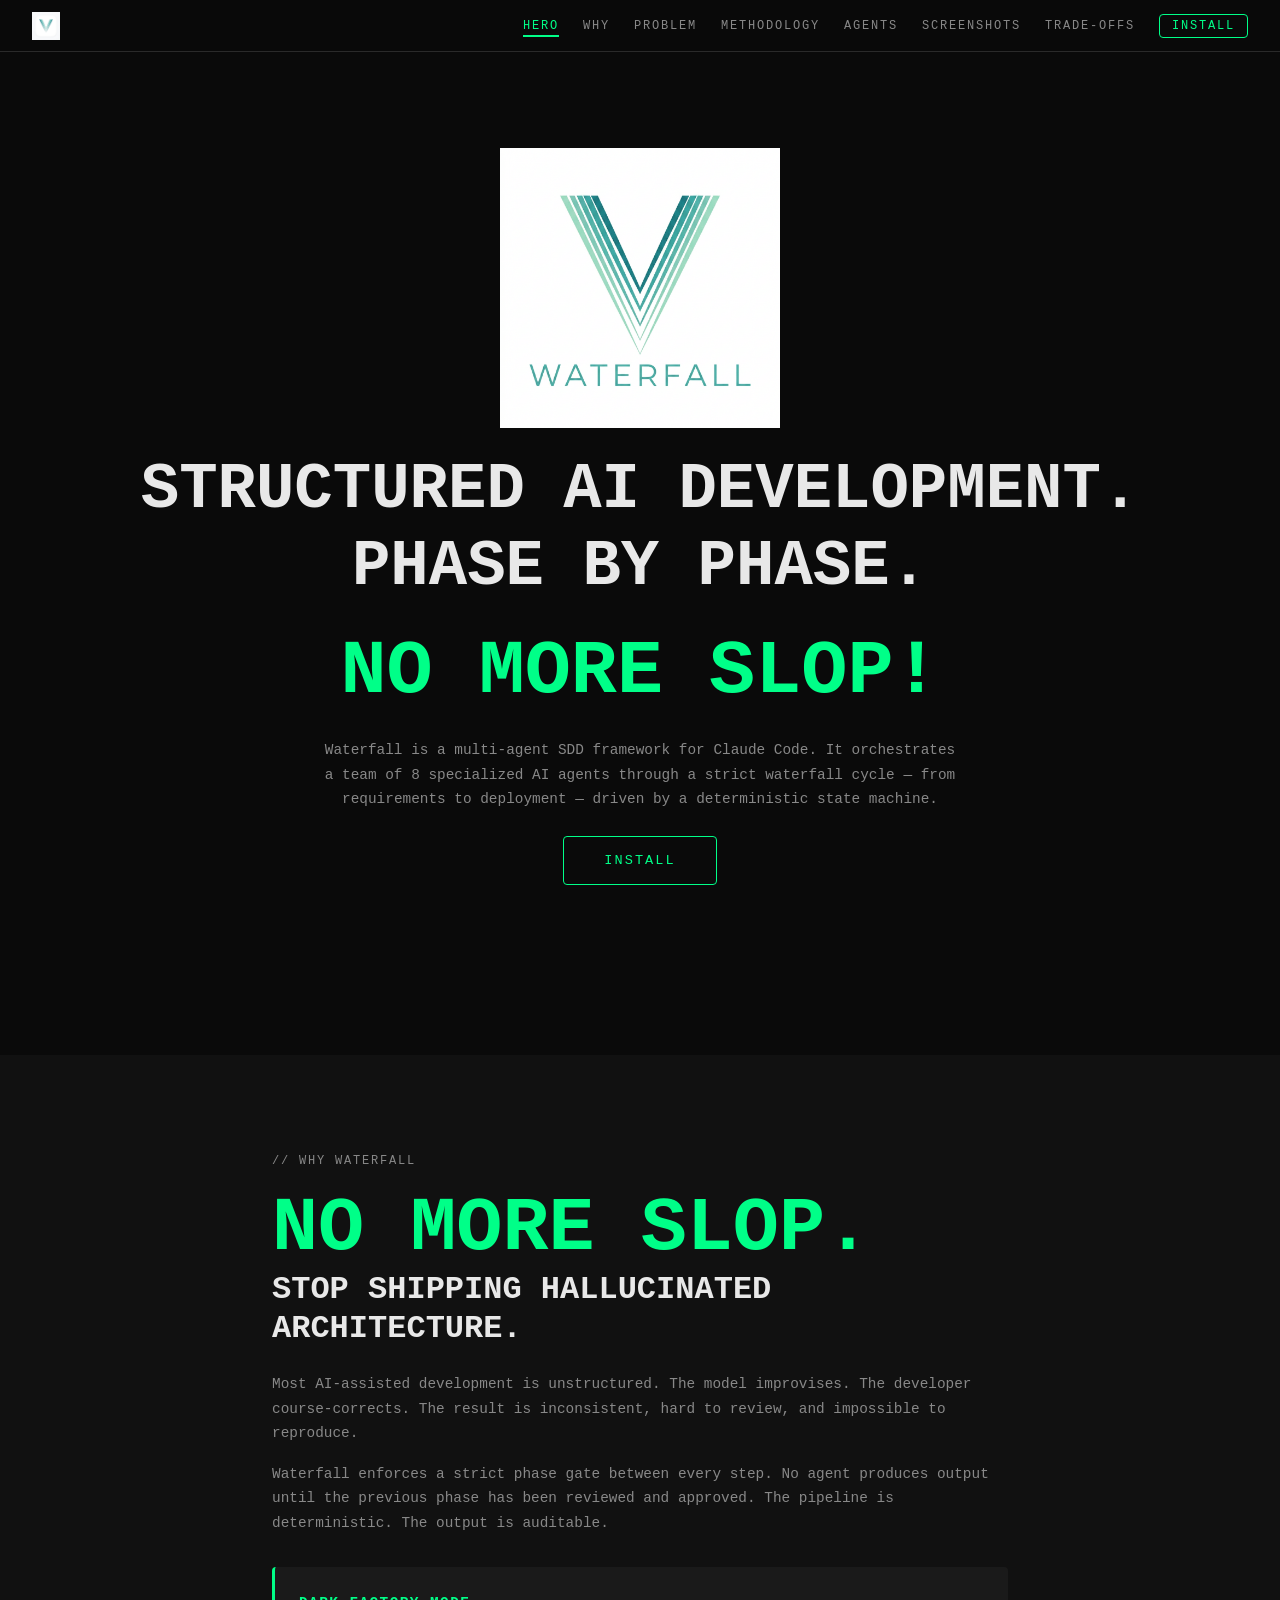
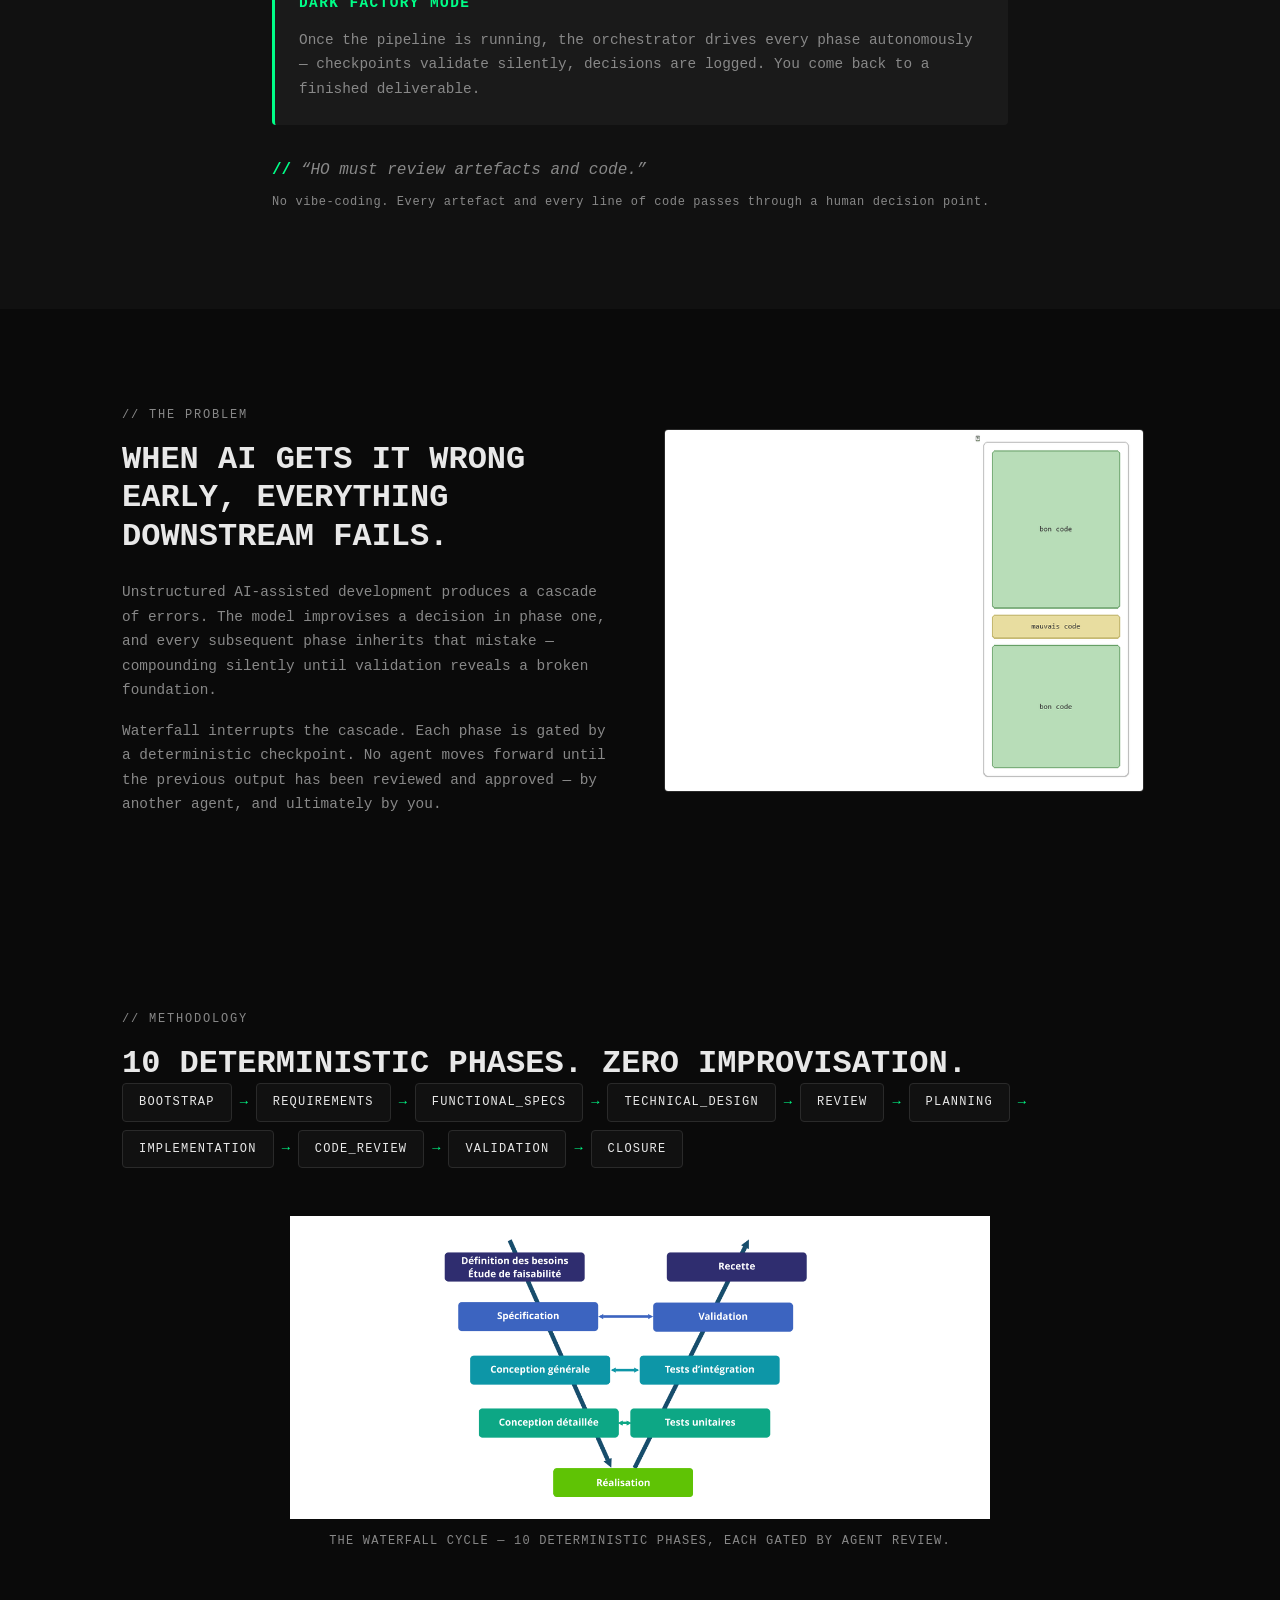
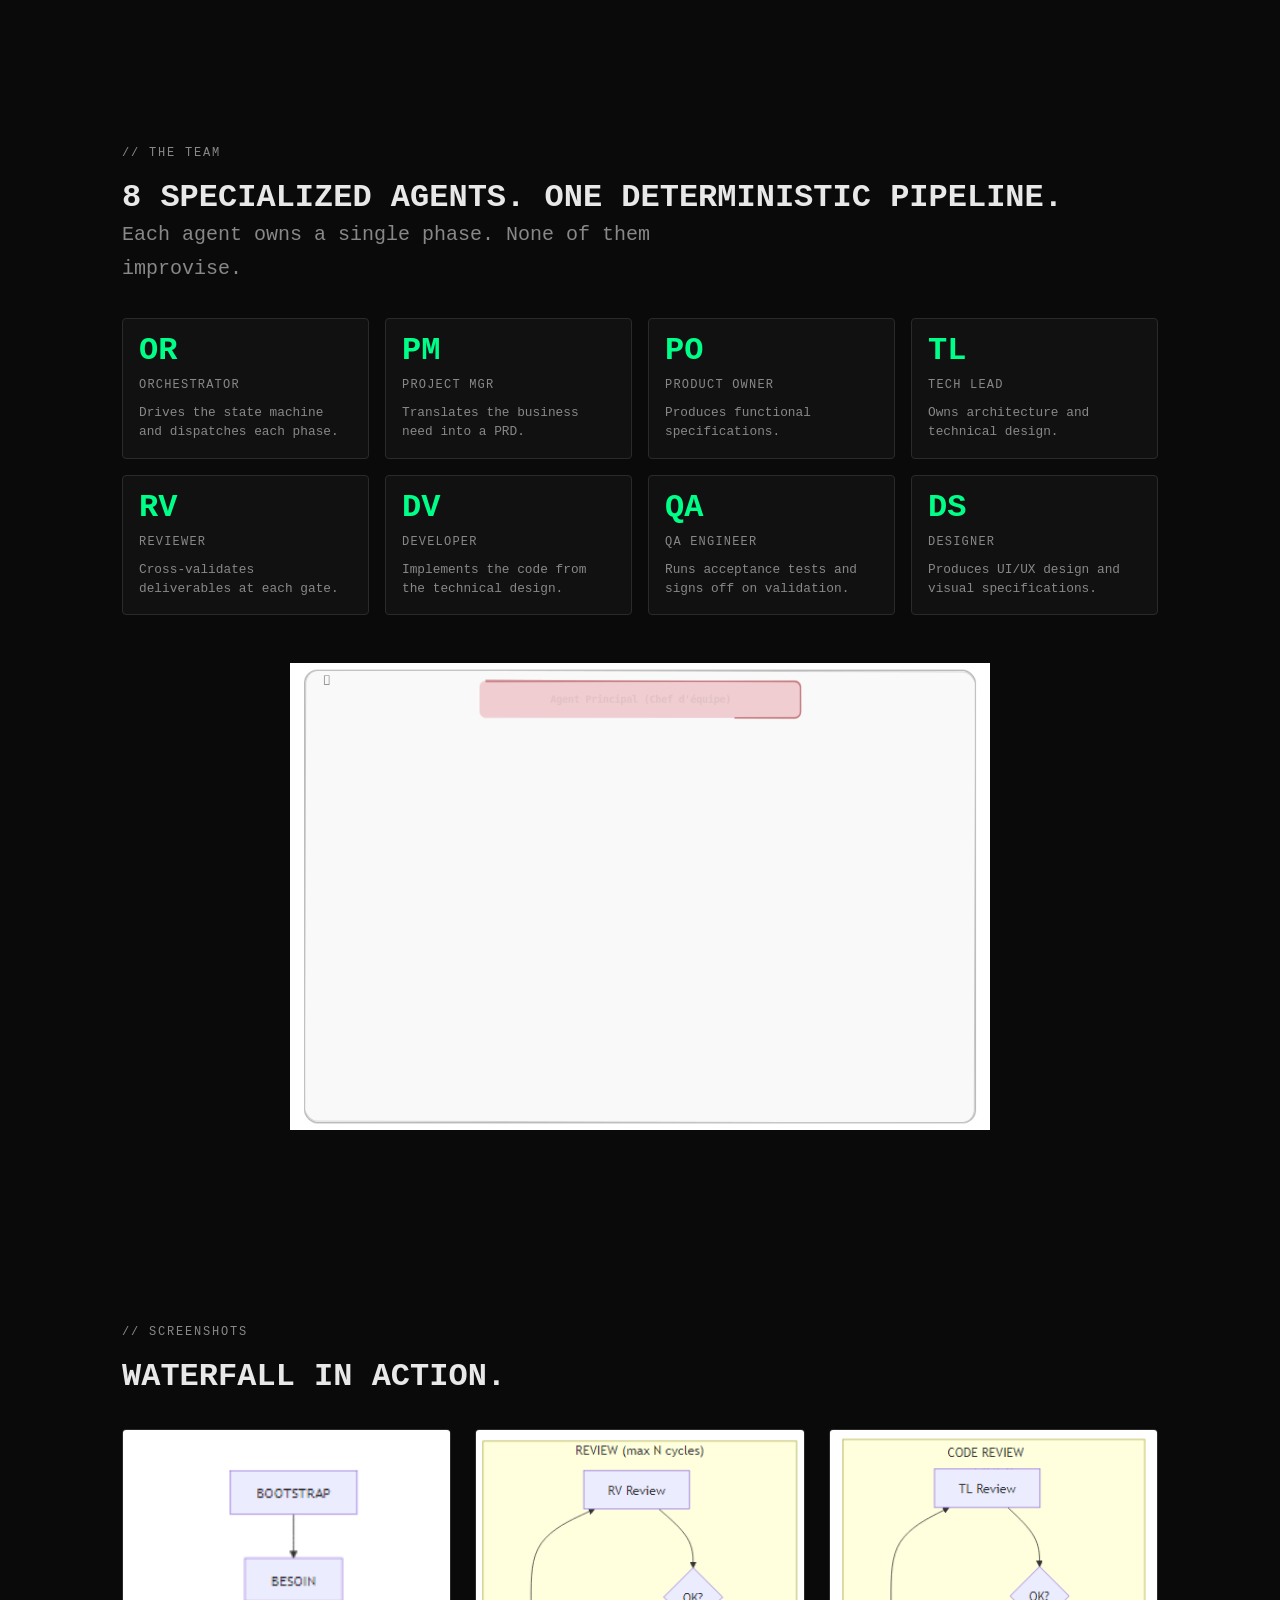
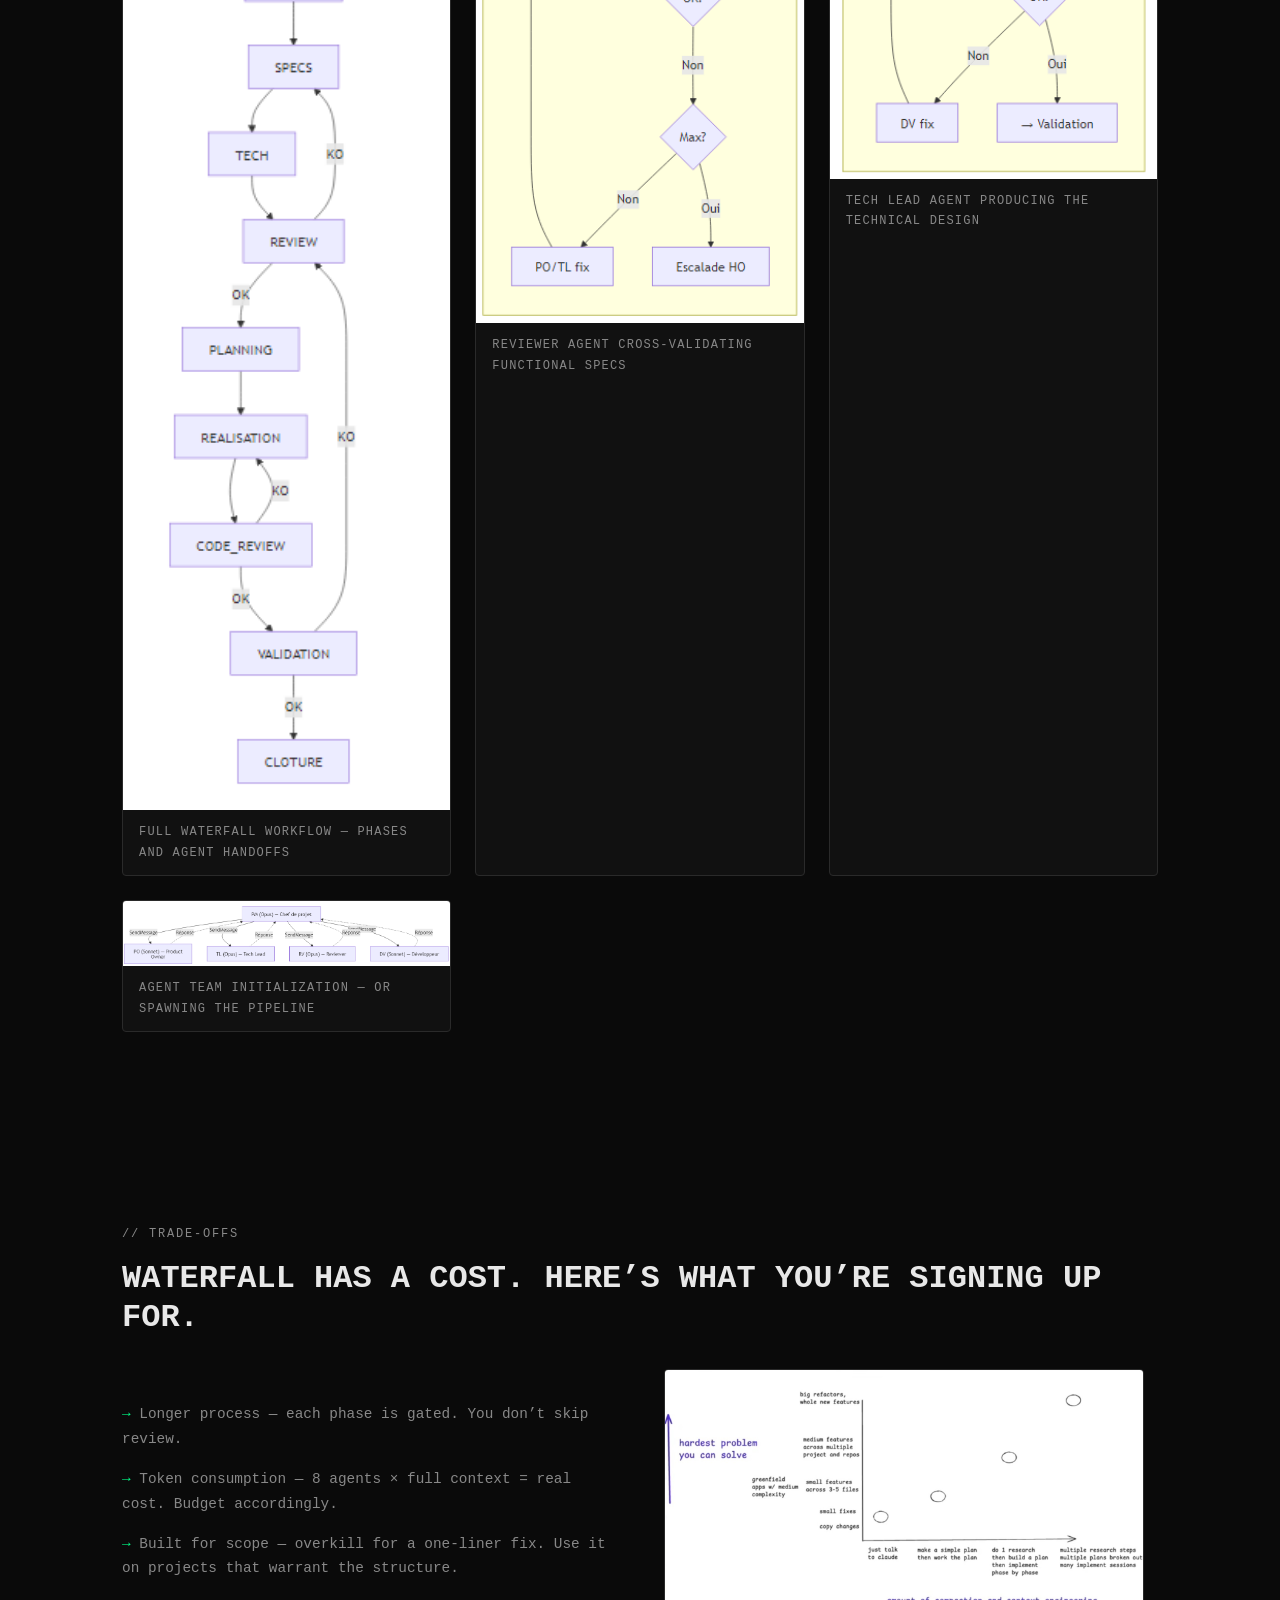
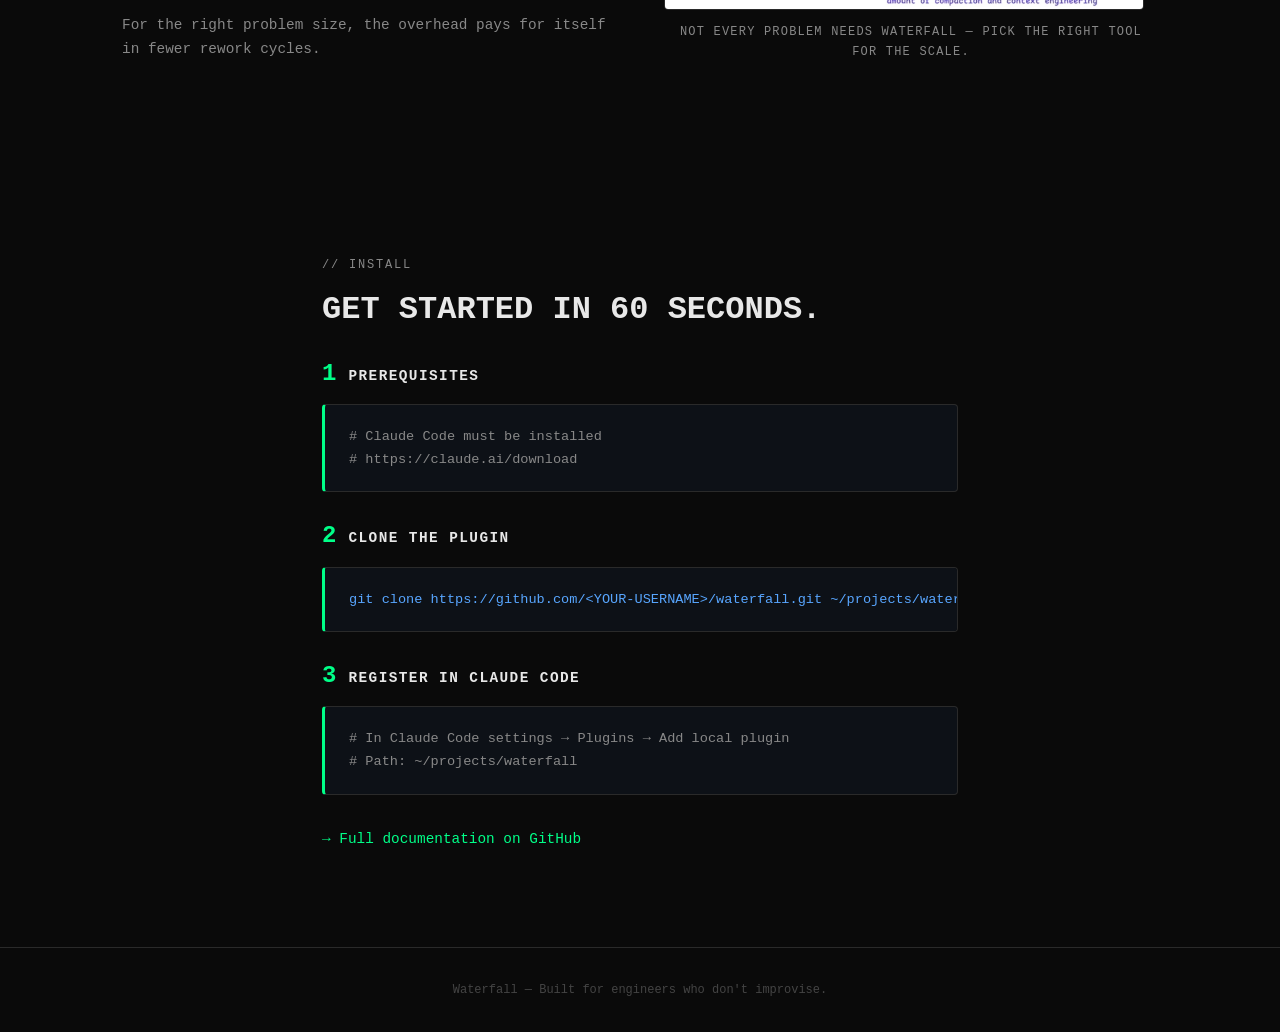
==== site/index.html @ aab83ce5 "feat(homepage): implement static site — all 12 tasks T-001..T-012 8-section single-page site (Hero→W" ====
<!DOCTYPE html>
<html lang="en">
<head>
  <meta charset="UTF-8">
  <meta name="viewport" content="width=device-width, initial-scale=1">
  <title>Waterfall — SDD multi-agent framework for Claude Code</title>
  <meta name="description" content="Waterfall is a multi-agent SDD framework for Claude Code. It orchestrates a team of 8 specialized AI agents through a strict waterfall cycle — from requirements to deployment — driven by a deterministic state machine.">
  <link rel="icon" href="assets/logo-wf.png">
  <link rel="stylesheet" href="styles/reset.css">
  <link rel="stylesheet" href="styles/tokens.css">
  <link rel="stylesheet" href="styles/layout.css">
  <link rel="stylesheet" href="styles/components.css">
  <link rel="stylesheet" href="styles/animations.css">
  <link rel="stylesheet" href="styles/responsive.css">
</head>
<body>

  <header class="site-nav" role="navigation" aria-label="Main navigation">
    <a class="nav-brand" href="#hero">
      <img src="assets/logo-wf.png" alt="Waterfall" height="28">
    </a>
    <button class="nav-toggle" aria-expanded="false" aria-controls="nav-menu" aria-label="Toggle navigation menu">
      <span></span><span></span><span></span>
    </button>
    <ul id="nav-menu" class="nav-menu" role="menubar">
      <li role="none"><a href="#hero" role="menuitem">Hero</a></li>
      <li role="none"><a href="#why" role="menuitem">Why</a></li>
      <li role="none"><a href="#problem" role="menuitem">Problem</a></li>
      <li role="none"><a href="#methodology" role="menuitem">Methodology</a></li>
      <li role="none"><a href="#agents" role="menuitem">Agents</a></li>
      <li role="none"><a href="#screenshots" role="menuitem">Screenshots</a></li>
      <li role="none"><a href="#tradeoffs" role="menuitem">Trade-offs</a></li>
      <li role="none"><a href="#install" class="nav-cta" role="menuitem">Install</a></li>
    </ul>
  </header>

  <main>

    <!-- EX-002: Hero — logo, tagline "No more Slop!", CTA -->
    <section id="hero" class="section-scroll-margin">
      <img src="assets/logo-wf-text.png" alt="Waterfall" class="hero-logo anim-hidden" style="--i:0" width="280" height="auto">
      <h1 class="anim-hidden" style="--i:1">Structured AI development.<br>Phase by phase.</h1>
      <p class="hero-slogan anim-hidden" style="--i:2">No more Slop!</p>
      <p class="hero-description anim-hidden" style="--i:3">Waterfall is a multi-agent SDD framework for Claude Code. It orchestrates a team of 8 specialized AI agents through a strict waterfall cycle — from requirements to deployment — driven by a deterministic state machine.</p>
      <a class="cta-btn anim-hidden" href="#install" style="--i:4">Install</a>
      <span class="scroll-cue" aria-hidden="true">▼</span>
    </section>

    <!-- EX-014: Why Waterfall — Dark Factory callout, key advantages -->
    <section id="why" class="section-scroll-margin" style="background: var(--bg-surface)">
      <div class="section-inner" style="max-width: 800px">
        <p class="section-label anim-hidden" style="--i:0">// Why Waterfall</p>
        <p class="hero-slogan anim-hidden anim-slogan" style="--i:0">No more Slop.</p>
        <h2 class="anim-hidden" style="--i:1">Stop shipping hallucinated architecture.</h2>

        <p class="anim-hidden" style="--i:2; margin-top: var(--sp-6); color: var(--text-secondary); line-height: 1.7;">
          Most AI-assisted development is unstructured. The model improvises. The developer course-corrects. The result is inconsistent, hard to review, and impossible to reproduce.
        </p>
        <p class="anim-hidden" style="--i:3; margin-top: var(--sp-4); color: var(--text-secondary); line-height: 1.7;">
          Waterfall enforces a strict phase gate between every step. No agent produces output until the previous phase has been reviewed and approved. The pipeline is deterministic. The output is auditable.
        </p>

        <div class="callout anim-hidden" style="--i:4">
          <div class="callout-title">Dark Factory mode</div>
          <p>Once the pipeline is running, the orchestrator drives every phase autonomously — checkpoints validate silently, decisions are logged. You come back to a finished deliverable.</p>
        </div>

        <div class="ho-badge anim-hidden" style="--i:5">
          <span class="prefix">// </span>&ldquo;HO must review artefacts and code.&rdquo;
          <span class="sub">No vibe-coding. Every artefact and every line of code passes through a human decision point.</span>
        </div>
      </div>
    </section>

    <!-- EX-003 (COULD): The Problem — cascade failure illustration -->
    <section id="problem" class="section-scroll-margin">
      <div class="section-inner">
        <div class="problem-grid">
          <div>
            <p class="section-label anim-hidden" style="--i:0">// The Problem</p>
            <h2 class="anim-hidden" style="--i:1">When AI gets it wrong early, everything downstream fails.</h2>
            <p class="anim-hidden" style="--i:2; margin-top: var(--sp-6); color: var(--text-secondary); line-height: 1.7;">
              Unstructured AI-assisted development produces a cascade of errors. The model improvises a decision in phase one, and every subsequent phase inherits that mistake — compounding silently until validation reveals a broken foundation.
            </p>
            <p class="anim-hidden" style="--i:3; margin-top: var(--sp-4); color: var(--text-secondary); line-height: 1.7;">
              Waterfall interrupts the cascade. Each phase is gated by a deterministic checkpoint. No agent moves forward until the previous output has been reviewed and approved — by another agent, and ultimately by you.
            </p>
          </div>
          <div class="anim-hidden" style="--i:4">
            <img src="assets/a-bad-cascade_fr.gif" alt="Animation: cascade failure in unstructured AI development" class="problem-gif" width="480" height="auto">
          </div>
        </div>
      </div>
    </section>

    <!-- EX-004: Methodology — 10 phases + cycleV.png -->
    <section id="methodology" class="section-scroll-margin">
      <div class="section-inner">
        <p class="section-label anim-hidden" style="--i:0">// Methodology</p>
        <h2 class="anim-hidden" style="--i:1">10 deterministic phases. Zero improvisation.</h2>

        <div class="phase-pipeline" role="list" aria-label="Waterfall phases">
          <span class="phase-pill anim-hidden" style="--i:2" role="listitem">BOOTSTRAP</span>
          <span class="phase-separator" aria-hidden="true">→</span>
          <span class="phase-pill anim-hidden" style="--i:3" role="listitem">REQUIREMENTS</span>
          <span class="phase-separator" aria-hidden="true">→</span>
          <span class="phase-pill anim-hidden" style="--i:4" role="listitem">FUNCTIONAL_SPECS</span>
          <span class="phase-separator" aria-hidden="true">→</span>
          <span class="phase-pill anim-hidden" style="--i:5" role="listitem">TECHNICAL_DESIGN</span>
          <span class="phase-separator" aria-hidden="true">→</span>
          <span class="phase-pill anim-hidden" style="--i:6" role="listitem">REVIEW</span>
          <span class="phase-separator" aria-hidden="true">→</span>
          <span class="phase-pill anim-hidden" style="--i:7" role="listitem">PLANNING</span>
          <span class="phase-separator" aria-hidden="true">→</span>
          <span class="phase-pill anim-hidden" style="--i:8" role="listitem">IMPLEMENTATION</span>
          <span class="phase-separator" aria-hidden="true">→</span>
          <span class="phase-pill anim-hidden" style="--i:9" role="listitem">CODE_REVIEW</span>
          <span class="phase-separator" aria-hidden="true">→</span>
          <span class="phase-pill anim-hidden" style="--i:10" role="listitem">VALIDATION</span>
          <span class="phase-separator" aria-hidden="true">→</span>
          <span class="phase-pill anim-hidden" style="--i:11" role="listitem">CLOSURE</span>
        </div>

        <figure class="anim-hidden" style="--i:12">
          <img src="assets/cycleV.png" alt="Waterfall cycle V diagram" class="img-centered" width="700" height="auto">
          <figcaption class="img-caption">The Waterfall cycle — 10 deterministic phases, each gated by agent review.</figcaption>
        </figure>
      </div>
    </section>

    <!-- EX-005: Agents — 8 roles + architecture image -->
    <section id="agents" class="section-scroll-margin">
      <div class="section-inner">
        <p class="section-label anim-hidden" style="--i:0">// The Team</p>
        <h2 class="anim-hidden" style="--i:1">8 specialized agents. One deterministic pipeline.</h2>
        <p class="hero-subtitle anim-hidden" style="--i:2">Each agent owns a single phase. None of them improvise.</p>

        <div class="agents-grid" style="margin-top: var(--sp-8)">
          <div class="agent-card anim-hidden" style="--i:3">
            <div class="agent-abbr">OR</div>
            <div class="agent-name">Orchestrator</div>
            <div class="agent-role">Drives the state machine and dispatches each phase.</div>
          </div>
          <div class="agent-card anim-hidden" style="--i:4">
            <div class="agent-abbr">PM</div>
            <div class="agent-name">Project Mgr</div>
            <div class="agent-role">Translates the business need into a PRD.</div>
          </div>
          <div class="agent-card anim-hidden" style="--i:5">
            <div class="agent-abbr">PO</div>
            <div class="agent-name">Product Owner</div>
            <div class="agent-role">Produces functional specifications.</div>
          </div>
          <div class="agent-card anim-hidden" style="--i:6">
            <div class="agent-abbr">TL</div>
            <div class="agent-name">Tech Lead</div>
            <div class="agent-role">Owns architecture and technical design.</div>
          </div>
          <div class="agent-card anim-hidden" style="--i:7">
            <div class="agent-abbr">RV</div>
            <div class="agent-name">Reviewer</div>
            <div class="agent-role">Cross-validates deliverables at each gate.</div>
          </div>
          <div class="agent-card anim-hidden" style="--i:8">
            <div class="agent-abbr">DV</div>
            <div class="agent-name">Developer</div>
            <div class="agent-role">Implements the code from the technical design.</div>
          </div>
          <div class="agent-card anim-hidden" style="--i:9">
            <div class="agent-abbr">QA</div>
            <div class="agent-name">QA Engineer</div>
            <div class="agent-role">Runs acceptance tests and signs off on validation.</div>
          </div>
          <div class="agent-card anim-hidden" style="--i:10">
            <div class="agent-abbr">DS</div>
            <div class="agent-name">Designer</div>
            <div class="agent-role">Produces UI/UX design and visual specifications.</div>
          </div>
        </div>

        <figure class="anim-hidden" style="--i:11; margin-top: var(--sp-12)">
          <img src="assets/team_agent_archi_animated_fr.gif" alt="Animation: agent team architecture" class="img-centered" width="800" height="auto">
        </figure>
      </div>
    </section>

    <!-- EX-006: Screenshots — 4 captioned screenshots -->
    <section id="screenshots" class="section-scroll-margin">
      <div class="section-inner">
        <p class="section-label anim-hidden" style="--i:0">// Screenshots</p>
        <h2 class="anim-hidden" style="--i:1">Waterfall in action.</h2>

        <div class="screenshots-grid" style="margin-top: var(--sp-8)">
          <figure class="anim-hidden" style="--i:2">
            <img src="assets/workflow-claude-sdd.png" alt="Full waterfall workflow showing phases and agent handoffs" width="400" height="auto">
            <figcaption>Full waterfall workflow — phases and agent handoffs</figcaption>
          </figure>
          <figure class="anim-hidden" style="--i:3">
            <img src="assets/RV_review.png" alt="Reviewer agent cross-validating functional specifications" width="400" height="auto">
            <figcaption>Reviewer agent cross-validating functional specs</figcaption>
          </figure>
          <figure class="anim-hidden" style="--i:4">
            <img src="assets/TL_review.png" alt="Tech Lead agent producing the technical design" width="400" height="auto">
            <figcaption>Tech Lead agent producing the technical design</figcaption>
          </figure>
          <figure class="anim-hidden" style="--i:5">
            <img src="assets/teams-sdd.png" alt="Agent team initialization showing OR spawning the pipeline" width="400" height="auto">
            <figcaption>Agent team initialization — OR spawning the pipeline</figcaption>
          </figure>
        </div>
      </div>
    </section>

    <!-- EX-013: Trade-offs — cost & fit of the framework -->
    <section id="tradeoffs" class="section-scroll-margin">
      <div class="section-inner">
        <p class="section-label anim-hidden" style="--i:0">// Trade-offs</p>
        <h2 class="anim-hidden" style="--i:1">Waterfall has a cost. Here&rsquo;s what you&rsquo;re signing up for.</h2>

        <div class="tradeoffs-grid" style="display: grid; grid-template-columns: 1fr 1fr; gap: var(--sp-12); align-items: center; margin-top: var(--sp-8)">
          <div>
            <ul class="tradeoffs-list anim-hidden" style="--i:2">
              <li>Longer process — each phase is gated. You don&rsquo;t skip review.</li>
              <li>Token consumption — 8 agents &times; full context = real cost. Budget accordingly.</li>
              <li>Built for scope — overkill for a one-liner fix. Use it on projects that warrant the structure.</li>
            </ul>
            <p class="anim-hidden" style="--i:3; margin-top: var(--sp-6); color: var(--text-secondary); font-size: 0.9rem;">
              For the right problem size, the overhead pays for itself in fewer rework cycles.
            </p>
          </div>
          <div class="anim-hidden" style="--i:4">
            <figure>
              <img src="assets/categorize-problems.jpg" alt="Project complexity categorisation chart" width="480" height="auto" style="max-width: 480px; width: 100%; border: 1px solid var(--border); border-radius: var(--radius-sm)">
              <figcaption class="img-caption">Not every problem needs Waterfall — pick the right tool for the scale.</figcaption>
            </figure>
          </div>
        </div>
      </div>
    </section>

    <!-- EX-007: Install — step-by-step instructions, copy buttons -->
    <section id="install" class="section-scroll-margin">
      <div class="section-inner" style="max-width: 700px">
        <p class="section-label anim-hidden" style="--i:0">// Install</p>
        <h2 class="anim-hidden" style="--i:1">Get started in 60 seconds.</h2>

        <div class="install-step anim-hidden" style="--i:2; margin-top: var(--sp-8)">
          <div class="install-step-header">
            <span class="install-step-num">1</span>
            <span class="install-step-title">Prerequisites</span>
          </div>
          <div class="code-wrap">
            <pre><code><span class="comment"># Claude Code must be installed</span>
<span class="comment"># https://claude.ai/download</span></code></pre>
            <button class="copy-btn" aria-label="Copy prerequisites note" type="button">copy</button>
          </div>
        </div>

        <div class="install-step anim-hidden" style="--i:3">
          <div class="install-step-header">
            <span class="install-step-num">2</span>
            <span class="install-step-title">Clone the plugin</span>
          </div>
          <div class="code-wrap">
            <pre><code>git clone https://github.com/&lt;YOUR-USERNAME&gt;/waterfall.git ~/projects/waterfall</code></pre>
            <button class="copy-btn" aria-label="Copy clone command" type="button">copy</button>
          </div>
        </div>

        <div class="install-step anim-hidden" style="--i:4">
          <div class="install-step-header">
            <span class="install-step-num">3</span>
            <span class="install-step-title">Register in Claude Code</span>
          </div>
          <div class="code-wrap">
            <pre><code><span class="comment"># In Claude Code settings → Plugins → Add local plugin</span>
<span class="comment"># Path: ~/projects/waterfall</span></code></pre>
            <button class="copy-btn" aria-label="Copy registration instructions" type="button">copy</button>
          </div>
        </div>

        <p class="anim-hidden" style="--i:5; margin-top: var(--sp-8)">
          <a href="https://github.com/%3CYOUR-USERNAME%3E/waterfall#readme" target="_blank" rel="noopener noreferrer" style="color: var(--accent)">→ Full documentation on GitHub</a>
        </p>
      </div>
    </section>

  </main>

  <footer class="site-footer">
    <p>Waterfall — Built for engineers who don't improvise.</p>
  </footer>

  <script defer src="scripts/menu.js"></script>
  <script defer src="scripts/nav.js"></script>
  <script defer src="scripts/reveal.js"></script>
  <script defer src="scripts/copy.js"></script>
</body>
</html>
---- site/styles/tokens.css ----
@font-face {
  font-family: "JetBrains Mono";
  src: url("../assets/fonts/JetBrainsMono-Regular.woff2") format("woff2");
  font-weight: 400;
  font-style: normal;
  font-display: swap;
}

@font-face {
  font-family: "JetBrains Mono";
  src: url("../assets/fonts/JetBrainsMono-Bold.woff2") format("woff2");
  font-weight: 700;
  font-style: normal;
  font-display: swap;
}

:root {
  /* Colors */
  --bg:             #0a0a0a;
  --bg-surface:     #111111;
  --bg-surface-2:   #1a1a1a;
  --border:         #2a2a2a;
  --text-primary:   #e8e8e8;
  --text-secondary: #888888;
  --text-muted:     #444444;
  --accent:         #00ff88;
  --accent-dim:     #00cc66;
  --code-bg:        #0d1117;
  --code-text:      #58a6ff;

  /* Typography */
  --font-mono: "JetBrains Mono", "Fira Code", "Cascadia Code", "Menlo", "Courier New", monospace;

  /* Spacing scale (4px base) */
  --sp-1:  4px;
  --sp-2:  8px;
  --sp-3:  12px;
  --sp-4:  16px;
  --sp-6:  24px;
  --sp-8:  32px;
  --sp-12: 48px;
  --sp-16: 64px;
  --sp-24: 96px;
  --sp-32: 128px;

  /* Layout */
  --nav-height:   52px;
  --max-width:    1100px;
  --radius-sm:    4px;
}

body {
  font-family: var(--font-mono);
  font-size: 0.9rem;
  font-weight: 400;
  color: var(--text-primary);
  background-color: var(--bg);
  line-height: 1.7;
}

h1 {
  font-size: clamp(2rem, 5vw, 4rem);
  font-weight: 700;
  line-height: 1.2;
  text-transform: uppercase;
}

h2 {
  font-size: clamp(1.25rem, 3vw, 2rem);
  font-weight: 600;
  line-height: 1.2;
  text-transform: uppercase;
}

h3 {
  font-size: 1rem;
  font-weight: 600;
  line-height: 1.2;
  text-transform: uppercase;
}

caption, .caption, figcaption {
  font-size: 0.75rem;
  font-weight: 400;
  text-transform: uppercase;
  letter-spacing: 0.1em;
  color: var(--text-secondary);
}

code, pre {
  font-family: var(--font-mono);
  font-size: 0.85rem;
}
---- site/styles/layout.css ----
/* ── Page container ── */
.container {
  max-width: var(--max-width);
  margin: 0 auto;
  padding: 0 var(--sp-8);
}

/* ── Fixed navigation ── */
.site-nav {
  position: fixed;
  top: 0;
  left: 0;
  right: 0;
  height: var(--nav-height);
  display: flex;
  align-items: center;
  justify-content: space-between;
  padding: 0 var(--sp-8);
  background: rgba(10, 10, 10, 0.92);
  backdrop-filter: blur(8px);
  -webkit-backdrop-filter: blur(8px);
  border-bottom: 1px solid var(--border);
  z-index: 100;
}

.nav-brand img {
  height: 28px;
  width: auto;
}

.nav-menu {
  display: flex;
  align-items: center;
  gap: var(--sp-6);
}

.nav-menu a {
  font-size: 0.75rem;
  font-weight: 500;
  text-transform: uppercase;
  letter-spacing: 0.15em;
  color: var(--text-secondary);
  transition: color 0.15s ease;
  padding-bottom: 2px;
  border-bottom: 2px solid transparent;
}

.nav-menu a:hover,
.nav-menu a.is-active {
  color: var(--accent);
  border-bottom-color: var(--accent);
}

.nav-menu a.nav-cta {
  color: var(--accent);
  border: 1px solid var(--accent);
  padding: 4px 12px;
  border-radius: var(--radius-sm);
  border-bottom: 1px solid var(--accent);
}

.nav-menu a.nav-cta:hover {
  background: var(--accent);
  color: #0a0a0a;
}

.nav-toggle {
  display: none;
  flex-direction: column;
  gap: 5px;
  padding: 4px;
  z-index: 110;
}

.nav-toggle span {
  display: block;
  width: 22px;
  height: 2px;
  background: var(--text-primary);
  transition: transform 0.2s ease, opacity 0.2s ease;
}

/* ── Scroll margin: prevent anchor landing behind fixed nav ── */
.section-scroll-margin {
  scroll-margin-top: var(--nav-height);
}

/* ── Main sections layout ── */
main {
  padding-top: var(--nav-height);
}

section {
  padding: var(--sp-24) 0;
}

.section-inner {
  max-width: var(--max-width);
  margin: 0 auto;
  padding: 0 var(--sp-8);
}

/* ── Screenshots grid ── */
.screenshots-grid {
  display: grid;
  grid-template-columns: repeat(3, 1fr);
  gap: var(--sp-6);
}

/* ── Agents grid ── */
.agents-grid {
  display: grid;
  grid-template-columns: repeat(4, 1fr);
  gap: var(--sp-4);
}

/* ── Footer ── */
.site-footer {
  border-top: 1px solid var(--border);
  padding: var(--sp-8);
  text-align: center;
  color: var(--text-muted);
  font-size: 0.75rem;
}
---- site/styles/components.css ----
/* ── Section label ── */
.section-label {
  font-size: 0.75rem;
  font-weight: 400;
  text-transform: uppercase;
  letter-spacing: 0.15em;
  color: var(--text-secondary);
  margin-bottom: var(--sp-4);
}

/* ── CTA Button ── */
.cta-btn {
  display: inline-block;
  border: 1px solid var(--accent);
  color: var(--accent);
  background: transparent;
  padding: 0.75rem 2.5rem;
  font-family: var(--font-mono);
  font-size: 0.85rem;
  font-weight: 500;
  text-transform: uppercase;
  letter-spacing: 0.15em;
  border-radius: var(--radius-sm);
  cursor: pointer;
}

/* ── Hero section ── */
#hero {
  min-height: 100vh;
  display: flex;
  flex-direction: column;
  align-items: center;
  justify-content: center;
  text-align: center;
  padding: var(--sp-24) var(--sp-8);
  background: var(--bg);
  gap: var(--sp-6);
}

.hero-logo {
  max-width: 280px;
  width: 100%;
  height: auto;
}

.hero-slogan {
  font-size: clamp(2.5rem, 6vw, 5rem);
  font-weight: 700;
  color: var(--accent);
  text-transform: uppercase;
  line-height: 1.1;
}

.hero-subtitle {
  font-size: clamp(1rem, 2.5vw, 1.25rem);
  color: var(--text-secondary);
  max-width: 600px;
}

.hero-description {
  max-width: 640px;
  color: var(--text-secondary);
  font-size: 0.9rem;
  line-height: 1.7;
}

.scroll-cue {
  font-size: 1.25rem;
  color: var(--text-secondary);
  margin-top: var(--sp-4);
  user-select: none;
}

/* ── Phase pills (Methodology) ── */
.phase-pipeline {
  display: flex;
  flex-wrap: wrap;
  align-items: center;
  gap: var(--sp-2);
  margin-bottom: var(--sp-12);
}

.phase-pill {
  background: var(--bg-surface);
  border: 1px solid var(--border);
  border-radius: var(--radius-sm);
  padding: var(--sp-2) var(--sp-4);
  font-size: 0.75rem;
  font-weight: 500;
  text-transform: uppercase;
  letter-spacing: 0.1em;
  color: var(--text-primary);
  white-space: nowrap;
}

.phase-separator {
  color: var(--accent);
  font-size: 0.85rem;
  flex-shrink: 0;
}

/* ── Agent cards ── */
.agent-card {
  background: var(--bg-surface);
  border: 1px solid var(--border);
  border-radius: var(--radius-sm);
  padding: var(--sp-4);
}

.agent-abbr {
  font-size: 2rem;
  font-weight: 700;
  color: var(--accent);
  line-height: 1;
  margin-bottom: var(--sp-2);
}

.agent-name {
  font-size: 0.75rem;
  font-weight: 400;
  text-transform: uppercase;
  letter-spacing: 0.1em;
  color: var(--text-secondary);
  margin-bottom: var(--sp-2);
}

.agent-role {
  font-size: 0.8rem;
  color: var(--text-secondary);
  line-height: 1.5;
}

/* ── Screenshot figures ── */
.screenshots-grid figure {
  background: var(--bg-surface);
  border: 1px solid var(--border);
  border-radius: var(--radius-sm);
  overflow: hidden;
}

.screenshots-grid figure img {
  width: 100%;
  height: auto;
  display: block;
}

.screenshots-grid figcaption {
  padding: var(--sp-3) var(--sp-4);
}

/* ── Code blocks (Install section) ── */
.code-wrap {
  position: relative;
  background: var(--code-bg);
  border: 1px solid var(--border);
  border-left: 3px solid var(--accent);
  border-radius: var(--radius-sm);
  padding: 1.25rem 1.5rem;
  overflow-x: auto;
}

.code-wrap pre {
  margin: 0;
}

.code-wrap code {
  color: var(--code-text);
  font-family: var(--font-mono);
  font-size: 0.85rem;
  line-height: 1.6;
  white-space: pre;
}

.code-wrap code .comment {
  color: var(--text-secondary);
}

.copy-btn {
  position: absolute;
  top: 8px;
  right: 8px;
  background: var(--bg-surface-2);
  border: 1px solid var(--border);
  border-radius: var(--radius-sm);
  color: var(--text-secondary);
  font-family: var(--font-mono);
  font-size: 0.7rem;
  padding: 3px 8px;
  cursor: pointer;
  opacity: 0;
  transition: opacity 0.15s ease, color 0.15s ease;
}

.code-wrap:hover .copy-btn {
  opacity: 1;
}

.copy-btn[data-state="copied"] {
  color: var(--accent);
}

/* ── Install steps ── */
.install-step {
  margin-bottom: var(--sp-8);
}

.install-step-header {
  display: flex;
  align-items: baseline;
  gap: var(--sp-3);
  margin-bottom: var(--sp-4);
}

.install-step-num {
  font-size: 1.5rem;
  font-weight: 700;
  color: var(--accent);
  line-height: 1;
}

.install-step-title {
  font-size: 0.9rem;
  font-weight: 600;
  text-transform: uppercase;
  letter-spacing: 0.1em;
  color: var(--text-primary);
}

/* ── Dark Factory callout ── */
.callout {
  background: var(--bg-surface-2);
  border-left: 3px solid var(--accent);
  border-radius: var(--radius-sm);
  padding: 1.5rem;
  margin: var(--sp-8) 0;
}

.callout-title {
  font-size: 0.9rem;
  font-weight: 600;
  text-transform: uppercase;
  letter-spacing: 0.1em;
  color: var(--accent);
  margin-bottom: var(--sp-3);
}

.callout p {
  color: var(--text-secondary);
  font-size: 0.9rem;
  line-height: 1.7;
}

/* ── HO badge (Why section) ── */
.ho-badge {
  margin-top: var(--sp-8);
  color: var(--text-secondary);
  font-size: 1rem;
  font-style: italic;
}

.ho-badge .prefix {
  color: var(--accent);
  font-style: normal;
  font-weight: 600;
}

.ho-badge .sub {
  display: block;
  font-size: 0.75rem;
  font-style: normal;
  margin-top: var(--sp-2);
  letter-spacing: 0.05em;
}

/* ── Trade-offs bullets ── */
.tradeoffs-list {
  list-style: none;
  margin: var(--sp-6) 0;
}

.tradeoffs-list li {
  color: var(--text-secondary);
  padding: var(--sp-2) 0;
  font-size: 0.9rem;
}

.tradeoffs-list li::before {
  content: "→ ";
  color: var(--accent);
  font-weight: 700;
}

/* ── Problem section ── */
.problem-grid {
  display: grid;
  grid-template-columns: 1fr 1fr;
  gap: var(--sp-12);
  align-items: center;
}

.problem-gif {
  max-width: 480px;
  width: 100%;
  border: 1px solid var(--border);
  border-radius: var(--radius-sm);
}

/* ── Centered image block ── */
.img-centered {
  display: block;
  margin: var(--sp-8) auto 0;
  max-width: 700px;
  width: 100%;
  height: auto;
}

.img-caption {
  text-align: center;
  margin-top: var(--sp-3);
  font-size: 0.75rem;
  text-transform: uppercase;
  letter-spacing: 0.1em;
  color: var(--text-secondary);
}

/* ── Focus visible ── */
a:focus-visible,
button:focus-visible {
  outline: 2px solid var(--accent);
  outline-offset: 2px;
}
---- site/styles/animations.css ----
/* Scroll-in animation: pre-state */
.anim-hidden {
  opacity: 0;
  transform: translateY(24px);
}

/* Post-state (added by reveal.js) */
.anim-hidden.anim-visible {
  opacity: 1;
  transform: translateY(0);
  transition: opacity 0.5s ease, transform 0.5s ease;
  transition-delay: calc(var(--i, 0) * 80ms);
}

/* Hero scroll cue blink */
@keyframes blink {
  0%, 100% { opacity: 0.6; }
  50%       { opacity: 0;   }
}

.scroll-cue {
  animation: blink 1.5s ease-in-out infinite;
}

.scroll-cue.is-hidden {
  opacity: 0;
  pointer-events: none;
  transition: opacity 0.3s ease;
}

/* CTA button hover */
.cta-btn {
  transition: background 0.2s ease, color 0.2s ease;
}

.cta-btn:hover {
  background: var(--accent);
  color: #0a0a0a;
}

/* Agent card hover lift */
.agent-card {
  transition: transform 0.15s ease, border-color 0.15s ease;
}

.agent-card:hover {
  transform: translateY(-2px);
  border-color: var(--accent);
}

/* Phase pill hover */
.phase-pill {
  transition: border-color 0.15s ease, color 0.15s ease;
}

.phase-pill:hover {
  border-color: var(--accent);
  color: var(--accent);
}

/* Screenshot figure hover */
.screenshots-grid figure {
  transition: filter 0.2s ease;
}

.screenshots-grid figure:hover {
  filter: brightness(1.1);
}

/* Reduced motion: disable all animations */
@media (prefers-reduced-motion: reduce) {
  .anim-hidden {
    opacity: 1;
    transform: none;
  }

  .anim-hidden.anim-visible {
    transition: none;
  }

  .scroll-cue {
    animation: none;
    opacity: 0.6;
  }

  .cta-btn,
  .agent-card,
  .phase-pill,
  .screenshots-grid figure {
    transition: none;
  }
}
---- site/styles/responsive.css ----
/* ── Tablet: 768px+ ── */
@media (min-width: 768px) {
  .hero-logo {
    max-width: 240px;
  }
}

/* ── Desktop: 1024px+ ── */
@media (min-width: 1024px) {
  .hero-logo {
    max-width: 280px;
  }

  .screenshots-grid {
    grid-template-columns: repeat(3, 1fr);
  }

  .agents-grid {
    grid-template-columns: repeat(4, 1fr);
  }
}

/* ── Mobile: <768px ── */
@media (max-width: 767px) {
  /* Nav: hamburger overlay */
  .nav-toggle {
    display: flex;
  }

  .nav-menu {
    display: none;
    position: fixed;
    top: var(--nav-height);
    left: 0;
    right: 0;
    bottom: 0;
    background: rgba(10, 10, 10, 0.98);
    flex-direction: column;
    align-items: center;
    justify-content: center;
    gap: var(--sp-8);
    z-index: 99;
  }

  .nav-menu.is-open {
    display: flex;
  }

  .nav-menu a {
    font-size: 1rem;
    letter-spacing: 0.2em;
  }

  /* Toggle open state: X shape */
  .nav-toggle[aria-expanded="true"] span:nth-child(1) {
    transform: translateY(7px) rotate(45deg);
  }

  .nav-toggle[aria-expanded="true"] span:nth-child(2) {
    opacity: 0;
  }

  .nav-toggle[aria-expanded="true"] span:nth-child(3) {
    transform: translateY(-7px) rotate(-45deg);
  }

  /* Hero */
  .hero-logo {
    max-width: 200px;
  }

  /* Grids → single column */
  .screenshots-grid {
    grid-template-columns: 1fr;
  }

  .agents-grid {
    grid-template-columns: repeat(2, 1fr);
  }

  /* Problem: stack */
  .problem-grid {
    grid-template-columns: 1fr;
  }

  /* Phase pills: wrap naturally (already flex-wrap) */
  .phase-pipeline {
    gap: var(--sp-1);
  }

  .phase-pill {
    font-size: 0.65rem;
    padding: var(--sp-1) var(--sp-3);
  }

  /* Trade-offs grid → single column */
  .tradeoffs-grid {
    grid-template-columns: 1fr !important;
  }
}

/* ── Small mobile: <480px ── */
@media (max-width: 479px) {
  .section-inner {
    padding: 0 var(--sp-4);
  }

  .site-nav {
    padding: 0 var(--sp-4);
  }

  .agents-grid {
    grid-template-columns: 1fr 1fr;
  }

  .install-step-header {
    flex-direction: column;
    gap: var(--sp-2);
  }
}
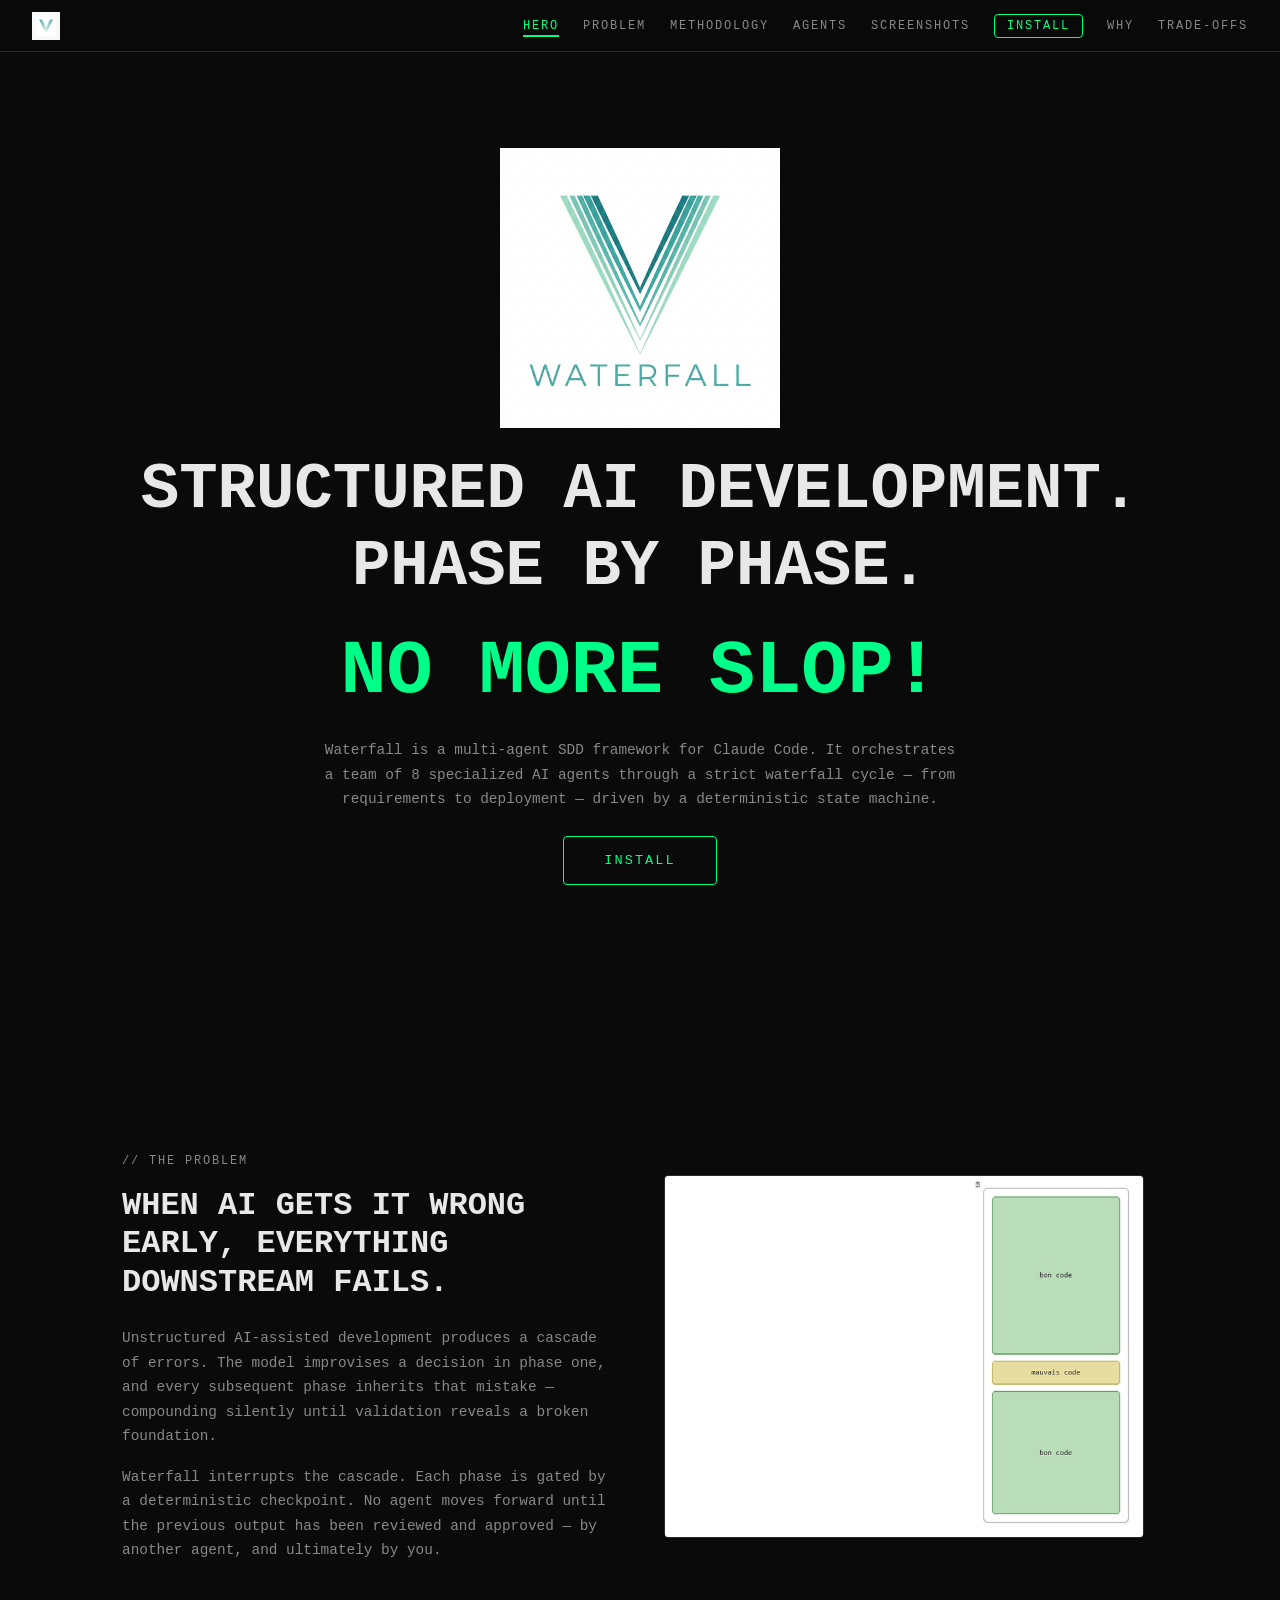
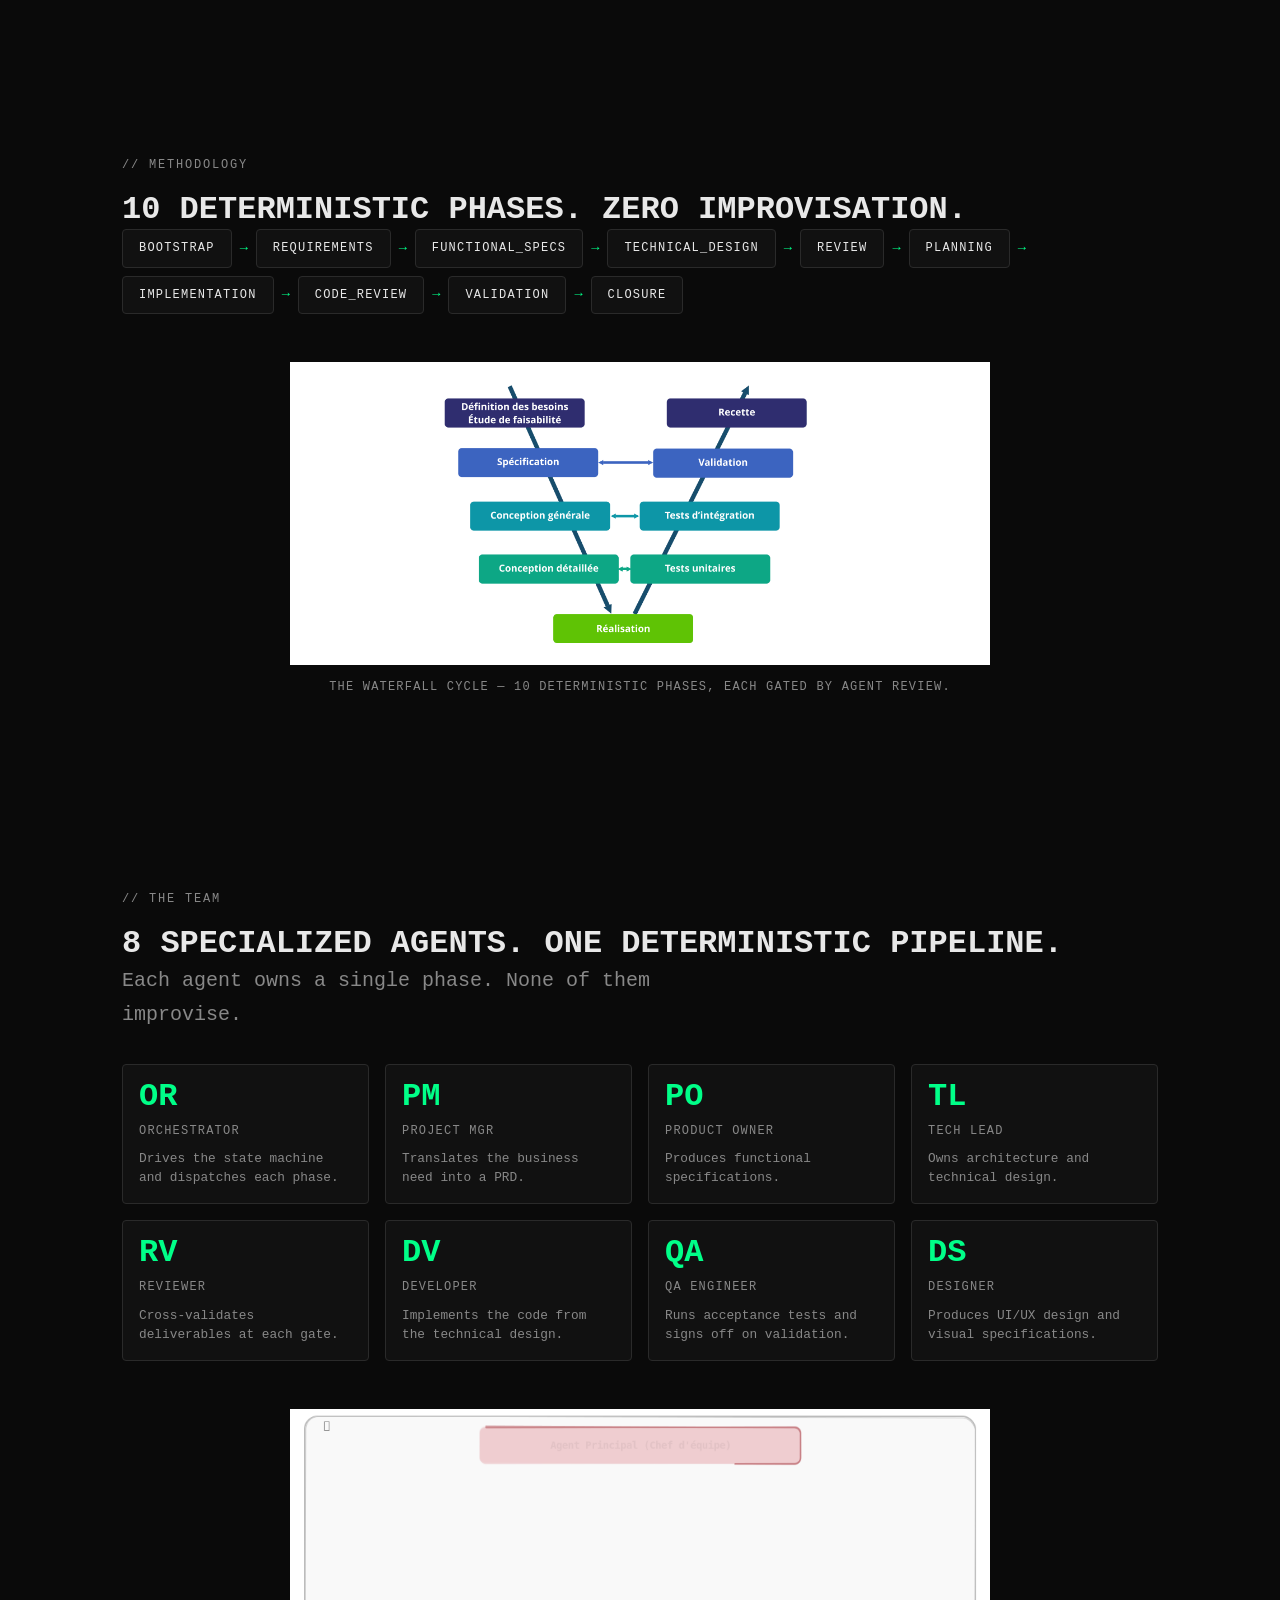
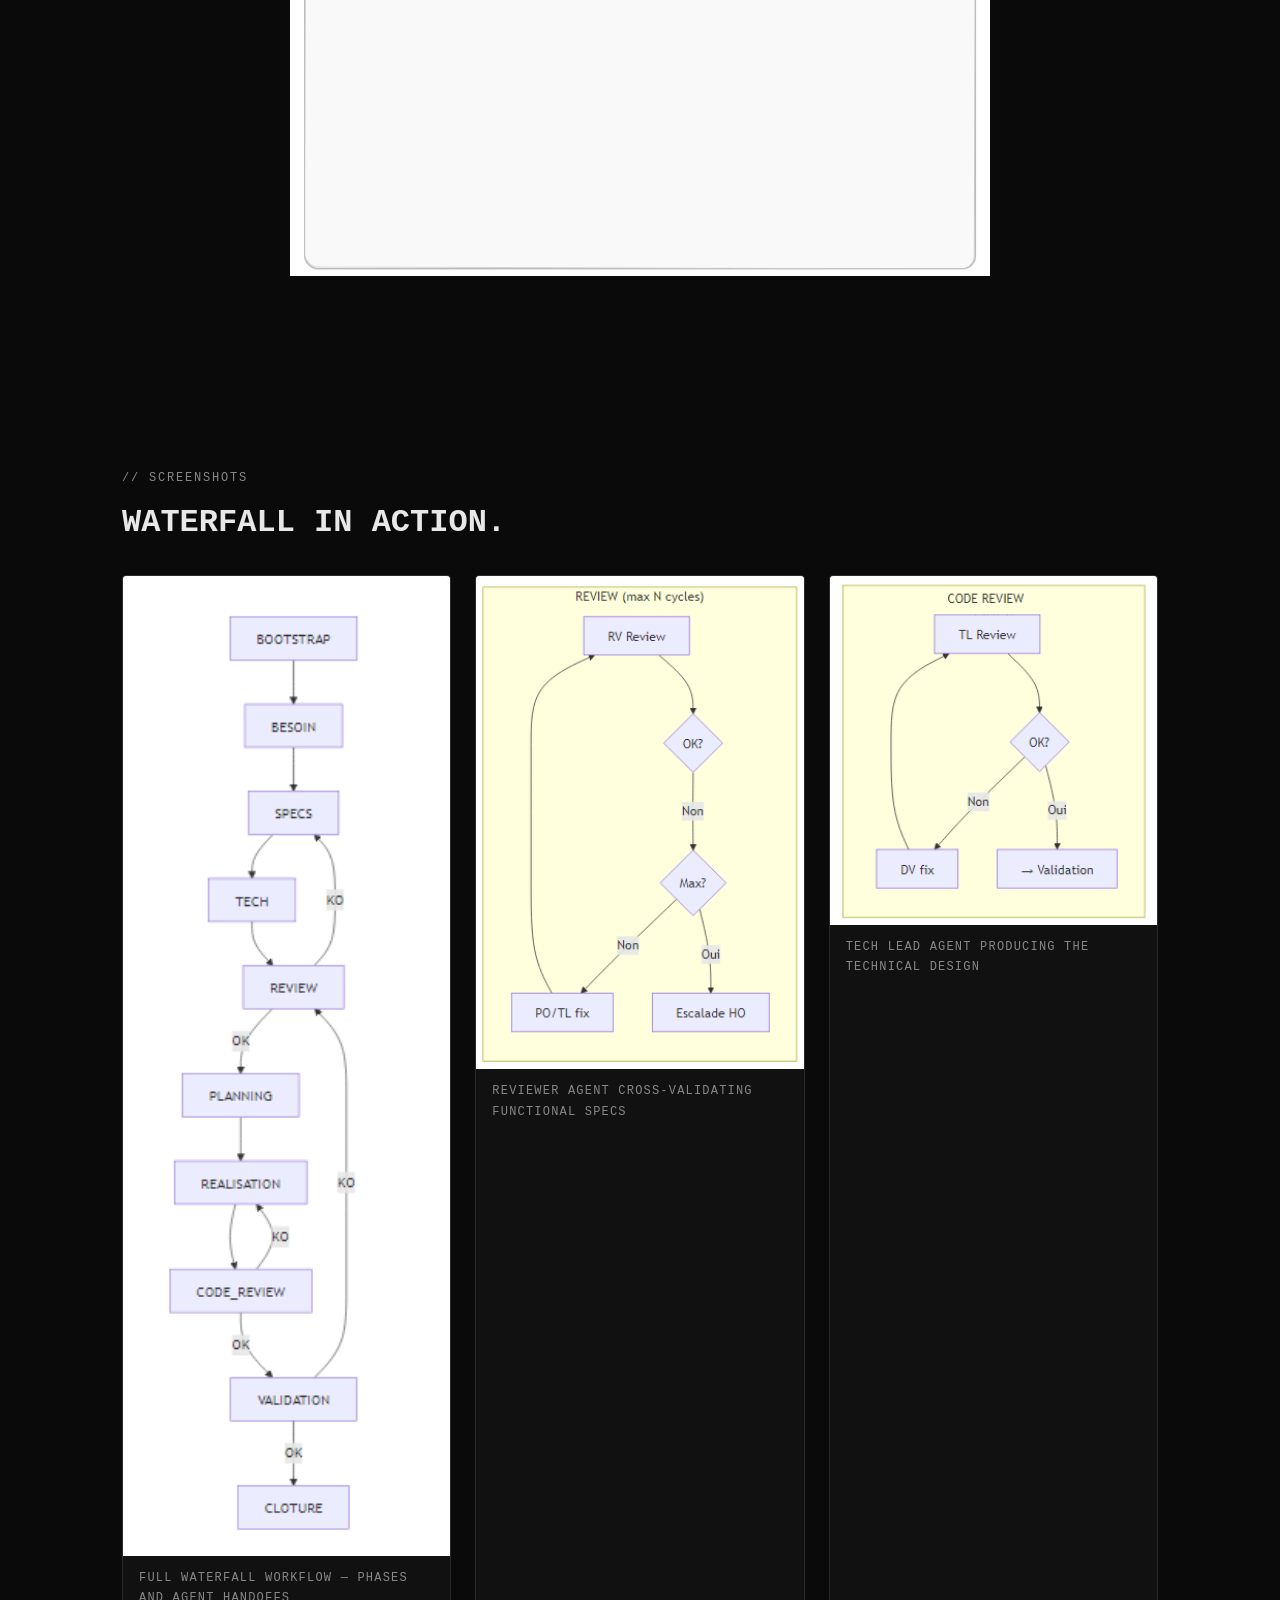
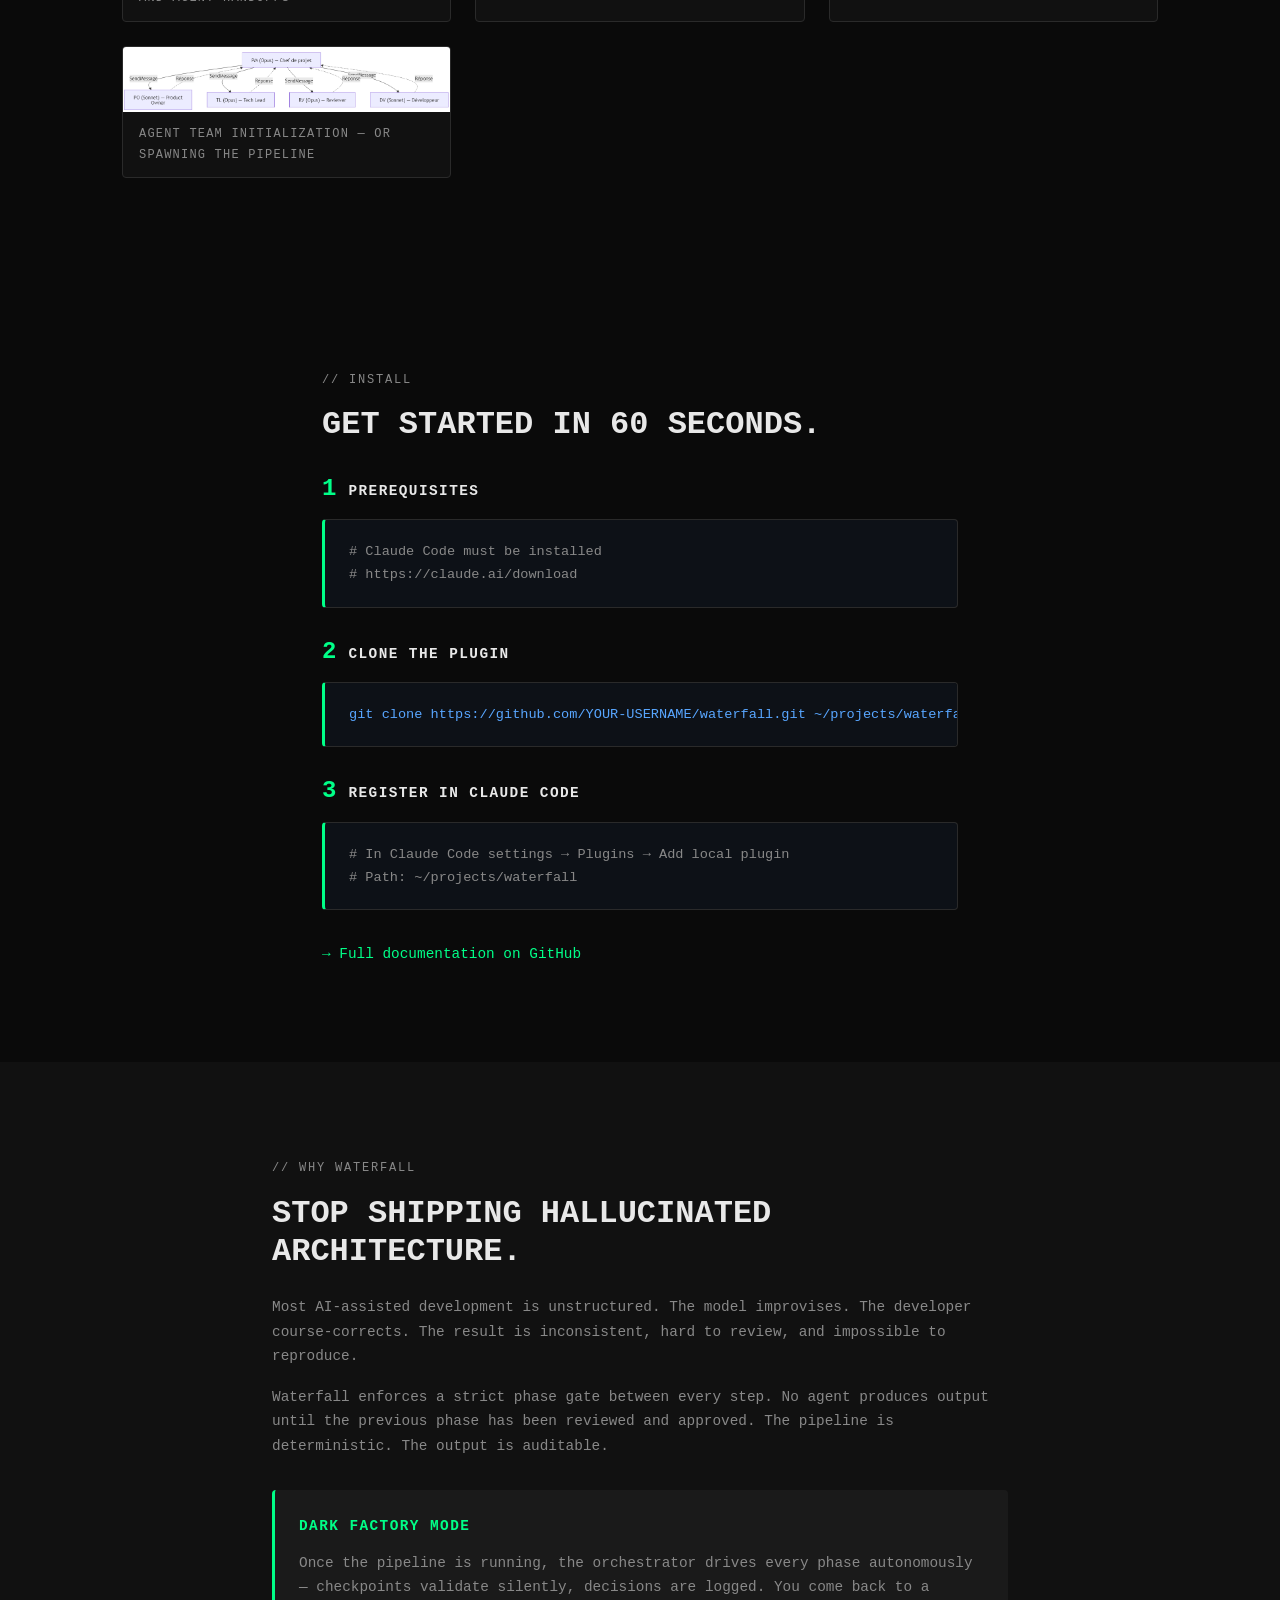
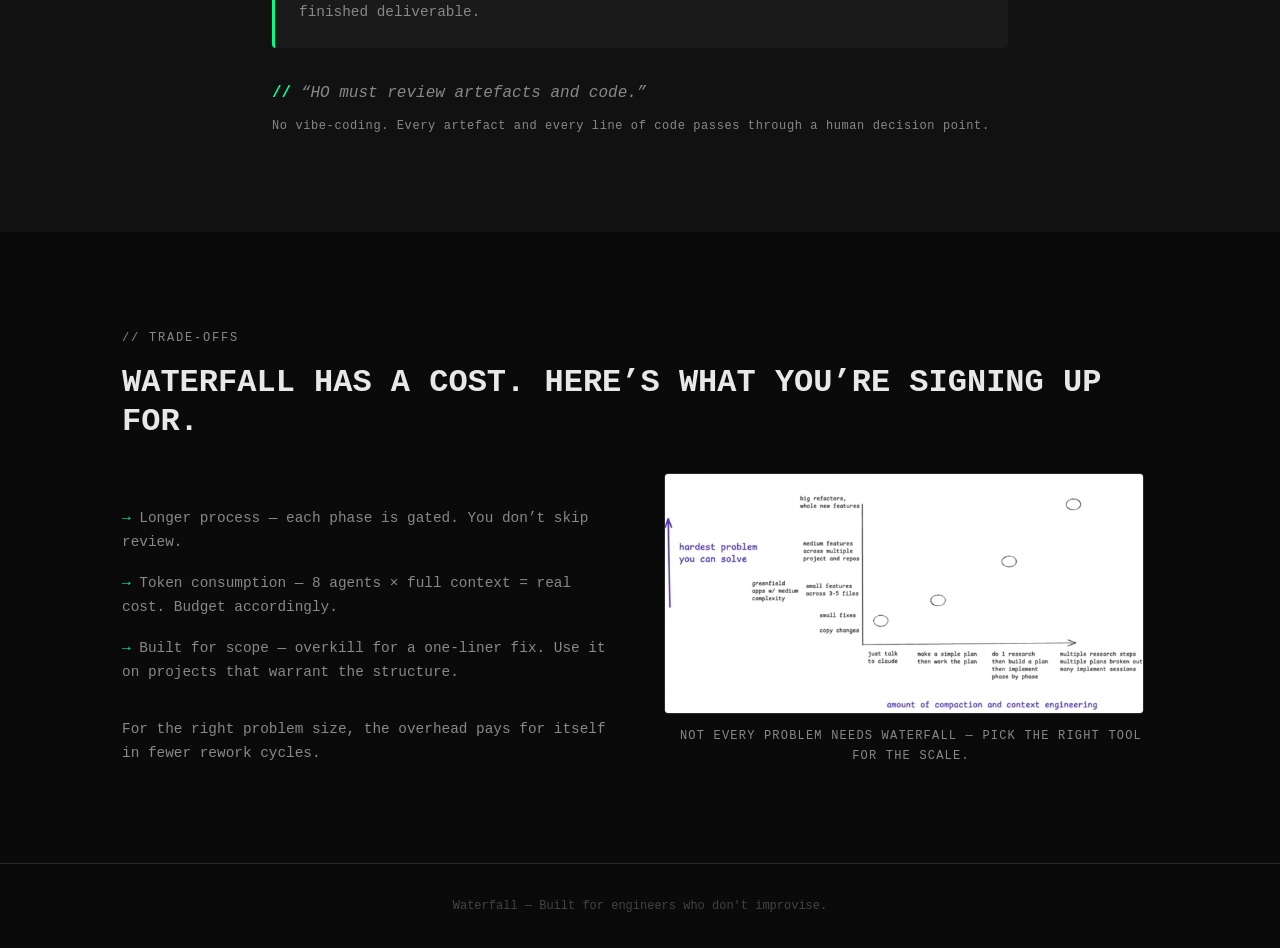
==== commit e52f146f: "fix(homepage): apply TL review fixes F-1/F-2/F-3 + M-1/M-2/M-3 F-1: reorder sections+nav to INV-004 " ====
--- a/site/index.html
+++ b/site/index.html
@@ -22,15 +22,16 @@
     <button class="nav-toggle" aria-expanded="false" aria-controls="nav-menu" aria-label="Toggle navigation menu">
       <span></span><span></span><span></span>
     </button>
+    <!-- INV-004 order: Hero → Problem → Methodology → Agents → Screenshots → Install → Why → Trade-offs -->
     <ul id="nav-menu" class="nav-menu" role="menubar">
       <li role="none"><a href="#hero" role="menuitem">Hero</a></li>
-      <li role="none"><a href="#why" role="menuitem">Why</a></li>
       <li role="none"><a href="#problem" role="menuitem">Problem</a></li>
       <li role="none"><a href="#methodology" role="menuitem">Methodology</a></li>
       <li role="none"><a href="#agents" role="menuitem">Agents</a></li>
       <li role="none"><a href="#screenshots" role="menuitem">Screenshots</a></li>
+      <li role="none"><a href="#install" class="nav-cta" role="menuitem">Install</a></li>
+      <li role="none"><a href="#why" role="menuitem">Why</a></li>
       <li role="none"><a href="#tradeoffs" role="menuitem">Trade-offs</a></li>
-      <li role="none"><a href="#install" class="nav-cta" role="menuitem">Install</a></li>
     </ul>
   </header>
 
@@ -38,38 +39,12 @@
 
     <!-- EX-002: Hero — logo, tagline "No more Slop!", CTA -->
     <section id="hero" class="section-scroll-margin">
-      <img src="assets/logo-wf-text.png" alt="Waterfall" class="hero-logo anim-hidden" style="--i:0" width="280" height="auto">
+      <img src="assets/logo-wf-text.png" alt="Waterfall" class="hero-logo anim-hidden" style="--i:0" width="280">
       <h1 class="anim-hidden" style="--i:1">Structured AI development.<br>Phase by phase.</h1>
       <p class="hero-slogan anim-hidden" style="--i:2">No more Slop!</p>
       <p class="hero-description anim-hidden" style="--i:3">Waterfall is a multi-agent SDD framework for Claude Code. It orchestrates a team of 8 specialized AI agents through a strict waterfall cycle — from requirements to deployment — driven by a deterministic state machine.</p>
       <a class="cta-btn anim-hidden" href="#install" style="--i:4">Install</a>
       <span class="scroll-cue" aria-hidden="true">▼</span>
-    </section>
-
-    <!-- EX-014: Why Waterfall — Dark Factory callout, key advantages -->
-    <section id="why" class="section-scroll-margin" style="background: var(--bg-surface)">
-      <div class="section-inner" style="max-width: 800px">
-        <p class="section-label anim-hidden" style="--i:0">// Why Waterfall</p>
-        <p class="hero-slogan anim-hidden anim-slogan" style="--i:0">No more Slop.</p>
-        <h2 class="anim-hidden" style="--i:1">Stop shipping hallucinated architecture.</h2>
-
-        <p class="anim-hidden" style="--i:2; margin-top: var(--sp-6); color: var(--text-secondary); line-height: 1.7;">
-          Most AI-assisted development is unstructured. The model improvises. The developer course-corrects. The result is inconsistent, hard to review, and impossible to reproduce.
-        </p>
-        <p class="anim-hidden" style="--i:3; margin-top: var(--sp-4); color: var(--text-secondary); line-height: 1.7;">
-          Waterfall enforces a strict phase gate between every step. No agent produces output until the previous phase has been reviewed and approved. The pipeline is deterministic. The output is auditable.
-        </p>
-
-        <div class="callout anim-hidden" style="--i:4">
-          <div class="callout-title">Dark Factory mode</div>
-          <p>Once the pipeline is running, the orchestrator drives every phase autonomously — checkpoints validate silently, decisions are logged. You come back to a finished deliverable.</p>
-        </div>
-
-        <div class="ho-badge anim-hidden" style="--i:5">
-          <span class="prefix">// </span>&ldquo;HO must review artefacts and code.&rdquo;
-          <span class="sub">No vibe-coding. Every artefact and every line of code passes through a human decision point.</span>
-        </div>
-      </div>
     </section>
 
     <!-- EX-003 (COULD): The Problem — cascade failure illustration -->
@@ -87,7 +62,7 @@
             </p>
           </div>
           <div class="anim-hidden" style="--i:4">
-            <img src="assets/a-bad-cascade_fr.gif" alt="Animation: cascade failure in unstructured AI development" class="problem-gif" width="480" height="auto">
+            <img src="assets/a-bad-cascade_fr.gif" alt="Animation: cascade failure in unstructured AI development" class="problem-gif" width="480">
           </div>
         </div>
       </div>
@@ -122,7 +97,7 @@
         </div>
 
         <figure class="anim-hidden" style="--i:12">
-          <img src="assets/cycleV.png" alt="Waterfall cycle V diagram" class="img-centered" width="700" height="auto">
+          <img src="assets/cycleV.png" alt="Waterfall cycle V diagram" class="img-centered" width="700">
           <figcaption class="img-caption">The Waterfall cycle — 10 deterministic phases, each gated by agent review.</figcaption>
         </figure>
       </div>
@@ -179,7 +154,7 @@
         </div>
 
         <figure class="anim-hidden" style="--i:11; margin-top: var(--sp-12)">
-          <img src="assets/team_agent_archi_animated_fr.gif" alt="Animation: agent team architecture" class="img-centered" width="800" height="auto">
+          <img src="assets/team_agent_archi_animated_fr.gif" alt="Animation: agent team architecture" class="img-centered" width="800">
         </figure>
       </div>
     </section>
@@ -192,21 +167,93 @@
 
         <div class="screenshots-grid" style="margin-top: var(--sp-8)">
           <figure class="anim-hidden" style="--i:2">
-            <img src="assets/workflow-claude-sdd.png" alt="Full waterfall workflow showing phases and agent handoffs" width="400" height="auto">
+            <img src="assets/workflow-claude-sdd.png" alt="Full waterfall workflow showing phases and agent handoffs" width="400">
             <figcaption>Full waterfall workflow — phases and agent handoffs</figcaption>
           </figure>
           <figure class="anim-hidden" style="--i:3">
-            <img src="assets/RV_review.png" alt="Reviewer agent cross-validating functional specifications" width="400" height="auto">
+            <img src="assets/RV_review.png" alt="Reviewer agent cross-validating functional specifications" width="400">
             <figcaption>Reviewer agent cross-validating functional specs</figcaption>
           </figure>
           <figure class="anim-hidden" style="--i:4">
-            <img src="assets/TL_review.png" alt="Tech Lead agent producing the technical design" width="400" height="auto">
+            <img src="assets/TL_review.png" alt="Tech Lead agent producing the technical design" width="400">
             <figcaption>Tech Lead agent producing the technical design</figcaption>
           </figure>
           <figure class="anim-hidden" style="--i:5">
-            <img src="assets/teams-sdd.png" alt="Agent team initialization showing OR spawning the pipeline" width="400" height="auto">
+            <img src="assets/teams-sdd.png" alt="Agent team initialization showing OR spawning the pipeline" width="400">
             <figcaption>Agent team initialization — OR spawning the pipeline</figcaption>
           </figure>
+        </div>
+      </div>
+    </section>
+
+    <!-- EX-007: Install — step-by-step instructions, copy buttons -->
+    <section id="install" class="section-scroll-margin">
+      <div class="section-inner" style="max-width: 700px">
+        <p class="section-label anim-hidden" style="--i:0">// Install</p>
+        <h2 class="anim-hidden" style="--i:1">Get started in 60 seconds.</h2>
+
+        <div class="install-step anim-hidden" style="--i:2; margin-top: var(--sp-8)">
+          <div class="install-step-header">
+            <span class="install-step-num">1</span>
+            <span class="install-step-title">Prerequisites</span>
+          </div>
+          <div class="code-wrap">
+            <pre><code><span class="comment"># Claude Code must be installed</span>
+<span class="comment"># https://claude.ai/download</span></code></pre>
+            <button class="copy-btn" aria-label="Copy prerequisites note" type="button">copy</button>
+          </div>
+        </div>
+
+        <div class="install-step anim-hidden" style="--i:3">
+          <div class="install-step-header">
+            <span class="install-step-num">2</span>
+            <span class="install-step-title">Clone the plugin</span>
+          </div>
+          <div class="code-wrap">
+            <pre><code>git clone https://github.com/YOUR-USERNAME/waterfall.git ~/projects/waterfall</code></pre>
+            <button class="copy-btn" aria-label="Copy clone command" type="button">copy</button>
+          </div>
+        </div>
+
+        <div class="install-step anim-hidden" style="--i:4">
+          <div class="install-step-header">
+            <span class="install-step-num">3</span>
+            <span class="install-step-title">Register in Claude Code</span>
+          </div>
+          <div class="code-wrap">
+            <pre><code><span class="comment"># In Claude Code settings → Plugins → Add local plugin</span>
+<span class="comment"># Path: ~/projects/waterfall</span></code></pre>
+            <button class="copy-btn" aria-label="Copy registration instructions" type="button">copy</button>
+          </div>
+        </div>
+
+        <p class="anim-hidden" style="--i:5; margin-top: var(--sp-8)">
+          <a href="https://github.com/YOUR-USERNAME/waterfall#readme" target="_blank" rel="noopener noreferrer" style="color: var(--accent)">→ Full documentation on GitHub</a>
+        </p>
+      </div>
+    </section>
+
+    <!-- EX-014: Why Waterfall — Dark Factory callout, key advantages -->
+    <section id="why" class="section-scroll-margin" style="background: var(--bg-surface)">
+      <div class="section-inner" style="max-width: 800px">
+        <p class="section-label anim-hidden" style="--i:0">// Why Waterfall</p>
+        <h2 class="anim-hidden" style="--i:1">Stop shipping hallucinated architecture.</h2>
+
+        <p class="anim-hidden" style="--i:2; margin-top: var(--sp-6); color: var(--text-secondary); line-height: 1.7;">
+          Most AI-assisted development is unstructured. The model improvises. The developer course-corrects. The result is inconsistent, hard to review, and impossible to reproduce.
+        </p>
+        <p class="anim-hidden" style="--i:3; margin-top: var(--sp-4); color: var(--text-secondary); line-height: 1.7;">
+          Waterfall enforces a strict phase gate between every step. No agent produces output until the previous phase has been reviewed and approved. The pipeline is deterministic. The output is auditable.
+        </p>
+
+        <div class="callout anim-hidden" style="--i:4">
+          <div class="callout-title">Dark Factory mode</div>
+          <p>Once the pipeline is running, the orchestrator drives every phase autonomously — checkpoints validate silently, decisions are logged. You come back to a finished deliverable.</p>
+        </div>
+
+        <div class="ho-badge anim-hidden" style="--i:5">
+          <span class="prefix">// </span>&ldquo;HO must review artefacts and code.&rdquo;
+          <span class="sub">No vibe-coding. Every artefact and every line of code passes through a human decision point.</span>
         </div>
       </div>
     </section>
@@ -230,58 +277,11 @@
           </div>
           <div class="anim-hidden" style="--i:4">
             <figure>
-              <img src="assets/categorize-problems.jpg" alt="Project complexity categorisation chart" width="480" height="auto" style="max-width: 480px; width: 100%; border: 1px solid var(--border); border-radius: var(--radius-sm)">
+              <img src="assets/categorize-problems.jpg" alt="Project complexity categorisation chart" width="480" style="max-width: 480px; width: 100%; border: 1px solid var(--border); border-radius: var(--radius-sm)">
               <figcaption class="img-caption">Not every problem needs Waterfall — pick the right tool for the scale.</figcaption>
             </figure>
           </div>
         </div>
-      </div>
-    </section>
-
-    <!-- EX-007: Install — step-by-step instructions, copy buttons -->
-    <section id="install" class="section-scroll-margin">
-      <div class="section-inner" style="max-width: 700px">
-        <p class="section-label anim-hidden" style="--i:0">// Install</p>
-        <h2 class="anim-hidden" style="--i:1">Get started in 60 seconds.</h2>
-
-        <div class="install-step anim-hidden" style="--i:2; margin-top: var(--sp-8)">
-          <div class="install-step-header">
-            <span class="install-step-num">1</span>
-            <span class="install-step-title">Prerequisites</span>
-          </div>
-          <div class="code-wrap">
-            <pre><code><span class="comment"># Claude Code must be installed</span>
-<span class="comment"># https://claude.ai/download</span></code></pre>
-            <button class="copy-btn" aria-label="Copy prerequisites note" type="button">copy</button>
-          </div>
-        </div>
-
-        <div class="install-step anim-hidden" style="--i:3">
-          <div class="install-step-header">
-            <span class="install-step-num">2</span>
-            <span class="install-step-title">Clone the plugin</span>
-          </div>
-          <div class="code-wrap">
-            <pre><code>git clone https://github.com/&lt;YOUR-USERNAME&gt;/waterfall.git ~/projects/waterfall</code></pre>
-            <button class="copy-btn" aria-label="Copy clone command" type="button">copy</button>
-          </div>
-        </div>
-
-        <div class="install-step anim-hidden" style="--i:4">
-          <div class="install-step-header">
-            <span class="install-step-num">3</span>
-            <span class="install-step-title">Register in Claude Code</span>
-          </div>
-          <div class="code-wrap">
-            <pre><code><span class="comment"># In Claude Code settings → Plugins → Add local plugin</span>
-<span class="comment"># Path: ~/projects/waterfall</span></code></pre>
-            <button class="copy-btn" aria-label="Copy registration instructions" type="button">copy</button>
-          </div>
-        </div>
-
-        <p class="anim-hidden" style="--i:5; margin-top: var(--sp-8)">
-          <a href="https://github.com/%3CYOUR-USERNAME%3E/waterfall#readme" target="_blank" rel="noopener noreferrer" style="color: var(--accent)">→ Full documentation on GitHub</a>
-        </p>
       </div>
     </section>
 
--- a/site/styles/responsive.css
+++ b/site/styles/responsive.css
@@ -110,7 +110,7 @@
   }
 
   .agents-grid {
-    grid-template-columns: 1fr 1fr;
+    grid-template-columns: 1fr;
   }
 
   .install-step-header {
